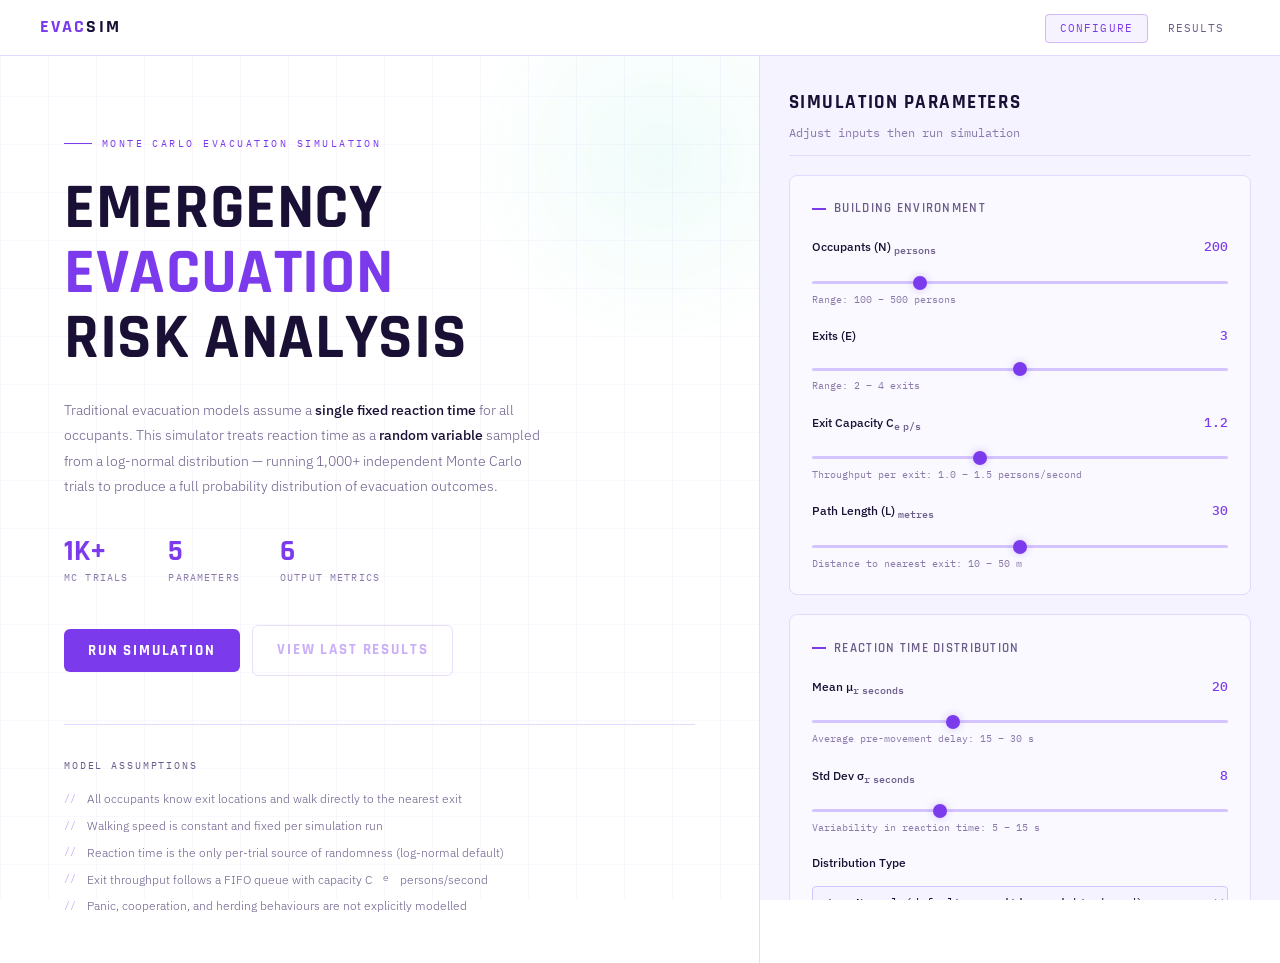
==== index.html @ ca271b71 "Initial commit" ====
<!DOCTYPE html>
<html lang="en">
<head>
  <meta charset="UTF-8" />
  <meta name="viewport" content="width=device-width, initial-scale=1.0" />
  <title>Evacuation Simulator — Configure</title>
  <link rel="stylesheet" href="styles.css" />
  <style>
    .hero {
      min-height: calc(100vh - 56px);
      display: grid;
      grid-template-columns: 1fr 520px;
      gap: 0;
    }

    .hero-left {
      padding: 5rem 4rem 3rem 4rem;
      display: flex;
      flex-direction: column;
      justify-content: center;
      border-right: 1px solid var(--border);
      position: relative;
      overflow: hidden;
    }

    .hero-left::before {
      content: '';
      position: absolute;
      top: -100px;
      right: -100px;
      width: 400px;
      height: 400px;
      background: radial-gradient(circle, rgba(0,212,170,.06) 0%, transparent 70%);
      pointer-events: none;
    }

    .eyebrow {
      font-family: var(--mono);
      font-size: .62rem;
      letter-spacing: .25em;
      text-transform: uppercase;
      color: var(--accent);
      margin-bottom: 1.5rem;
      display: flex;
      align-items: center;
      gap: .6rem;
    }

    .eyebrow::before {
      content: '';
      display: block;
      width: 28px;
      height: 1px;
      background: var(--accent);
    }

    h1.hero-title {
      font-family: var(--head);
      font-weight: 700;
      font-size: clamp(2.4rem, 5vw, 4.2rem);
      line-height: 1.02;
      letter-spacing: .01em;
      text-transform: uppercase;
      color: var(--text);
      margin-bottom: 1.6rem;
    }

    h1.hero-title em {
      font-style: normal;
      color: var(--accent);
      display: block;
    }

    .hero-desc {
      font-size: .9rem;
      color: var(--muted2);
      line-height: 1.75;
      max-width: 480px;
      margin-bottom: 2.5rem;
      font-weight: 300;
    }

    .hero-desc strong {
      color: var(--text);
      font-weight: 500;
    }

    .stats-row {
      display: flex;
      gap: 2.5rem;
      margin-bottom: 2.5rem;
    }

    .stat-num {
      font-family: var(--head);
      font-size: 1.8rem;
      font-weight: 700;
      color: var(--accent);
      line-height: 1;
    }

    .stat-lbl {
      font-family: var(--mono);
      font-size: .6rem;
      letter-spacing: .12em;
      text-transform: uppercase;
      color: var(--muted);
      margin-top: .2rem;
    }

    .hero-actions {
      display: flex;
      gap: .8rem;
      align-items: center;
      flex-wrap: wrap;
    }

    .assumptions {
      margin-top: 3rem;
      padding-top: 2rem;
      border-top: 1px solid var(--border);
    }

    .assumptions-title {
      font-family: var(--mono);
      font-size: .65rem;
      letter-spacing: .18em;
      text-transform: uppercase;
      color: var(--muted2);
      margin-bottom: 1rem;
    }

    .assumption-list {
      display: flex;
      flex-direction: column;
      gap: .5rem;
    }

    .assumption-item {
      display: flex;
      align-items: flex-start;
      gap: .7rem;
      font-size: .78rem;
      color: var(--muted2);
      font-weight: 300;
      line-height: 1.5;
    }

    .assumption-item::before {
      content: '//';
      font-family: var(--mono);
      font-size: .65rem;
      color: var(--accent);
      opacity: .6;
      flex-shrink: 0;
      margin-top: .1rem;
    }

    .config-panel {
      background: var(--surface);
      padding: 2rem 1.8rem;
      overflow-y: auto;
      max-height: calc(100vh - 56px);
      display: flex;
      flex-direction: column;
      gap: 1.2rem;
    }

    .config-panel::-webkit-scrollbar { width: 4px; }
    .config-panel::-webkit-scrollbar-track { background: transparent; }
    .config-panel::-webkit-scrollbar-thumb { background: var(--border2); border-radius: 2px; }

    .config-header {
      padding-bottom: .8rem;
      border-bottom: 1px solid var(--border);
    }

    .config-header h2 {
      font-family: var(--head);
      font-weight: 700;
      font-size: 1.2rem;
      letter-spacing: .08em;
      text-transform: uppercase;
      color: var(--text);
    }

    .config-header p {
      font-size: .72rem;
      color: var(--muted);
      margin-top: .3rem;
      font-family: var(--mono);
    }

    .run-section {
      display: flex;
      flex-direction: column;
      gap: .8rem;
    }

    .run-btn-full {
      width: 100%;
      padding: .9rem;
      font-size: 1rem;
    }

    .progress-bar-wrap {
      height: 3px;
      background: var(--border);
      border-radius: 2px;
      overflow: hidden;
      display: none;
    }

    .progress-bar-fill {
      height: 100%;
      background: var(--accent);
      border-radius: 2px;
      width: 0%;
      transition: width .1s linear;
    }

    .floor-preview-wrap {
      border: 1px solid var(--border);
      border-radius: 6px;
      overflow: hidden;
    }

    .floor-preview-label {
      font-family: var(--mono);
      font-size: .58rem;
      letter-spacing: .15em;
      text-transform: uppercase;
      color: var(--muted);
      padding: .5rem .8rem;
      border-bottom: 1px solid var(--border);
      background: var(--card);
    }

    @media (max-width: 960px) {
      .hero {
        grid-template-columns: 1fr;
        min-height: auto;
      }
      .hero-left {
        padding: 3rem 2rem 2rem;
        border-right: none;
        border-bottom: 1px solid var(--border);
      }
      .config-panel {
        max-height: none;
      }
    }
  </style>
</head>
<body>

<nav>
  <a class="nav-logo" href="index.html">EVAC<span>SIM</span></a>
  <ul class="nav-links">
    <li><a href="index.html" class="active">Configure</a></li>
    <li><a href="results.html" id="resultsLink">Results</a></li>
  </ul>
</nav>

<div class="page">
  <div class="hero">

    <div class="hero-left">
      <div class="eyebrow">Monte Carlo Evacuation Simulation</div>

      <h1 class="hero-title">
        Emergency<br>
        <em>Evacuation</em>
        Risk Analysis
      </h1>

      <p class="hero-desc">
        Traditional evacuation models assume a <strong>single fixed reaction time</strong> for all occupants.
        This simulator treats reaction time as a <strong>random variable</strong> sampled from a
        log-normal distribution — running 1,000+ independent Monte Carlo trials to
        produce a full probability distribution of evacuation outcomes.
      </p>

      <div class="stats-row">
        <div class="stat-item">
          <div class="stat-num">1K+</div>
          <div class="stat-lbl">MC Trials</div>
        </div>
        <div class="stat-item">
          <div class="stat-num">5</div>
          <div class="stat-lbl">Parameters</div>
        </div>
        <div class="stat-item">
          <div class="stat-num">6</div>
          <div class="stat-lbl">Output Metrics</div>
        </div>
      </div>

      <div class="hero-actions">
        <button class="btn run-btn-hero" onclick="handleRun()">
          Run Simulation
        </button>
        <a href="results.html" class="btn secondary" id="viewResultsBtn">
          View Last Results
        </a>
      </div>

      <div class="assumptions">
        <div class="assumptions-title">Model Assumptions</div>
        <div class="assumption-list">
          <div class="assumption-item">All occupants know exit locations and walk directly to the nearest exit</div>
          <div class="assumption-item">Walking speed is constant and fixed per simulation run</div>
          <div class="assumption-item">Reaction time is the only per-trial source of randomness (log-normal default)</div>
          <div class="assumption-item">Exit throughput follows a FIFO queue with capacity C<sub>e</sub> persons/second</div>
          <div class="assumption-item">Panic, cooperation, and herding behaviours are not explicitly modelled</div>
        </div>
      </div>
    </div>

    <div class="config-panel">
      <div class="config-header">
        <h2>Simulation Parameters</h2>
        <p>Adjust inputs then run simulation</p>
      </div>

      <div class="card">
        <div class="card-title">Building Environment</div>

        <div class="param-block">
          <div class="param-header">
            <span class="param-name">Occupants (N) <sub>persons</sub></span>
            <span class="param-val" id="v-occ">200</span>
          </div>
          <input type="range" id="s-occ" min="100" max="500" step="10" value="200" />
          <div class="param-desc">Range: 100 – 500 persons</div>
        </div>

        <div class="param-block">
          <div class="param-header">
            <span class="param-name">Exits (E)</span>
            <span class="param-val" id="v-exits">3</span>
          </div>
          <input type="range" id="s-exits" min="2" max="4" step="1" value="3" />
          <div class="param-desc">Range: 2 – 4 exits</div>
        </div>

        <div class="param-block">
          <div class="param-header">
            <span class="param-name">Exit Capacity C<sub>e</sub> <sub>p/s</sub></span>
            <span class="param-val" id="v-cap">1.2</span>
          </div>
          <input type="range" id="s-cap" min="1.0" max="1.5" step="0.1" value="1.2" />
          <div class="param-desc">Throughput per exit: 1.0 – 1.5 persons/second</div>
        </div>

        <div class="param-block">
          <div class="param-header">
            <span class="param-name">Path Length (L) <sub>metres</sub></span>
            <span class="param-val" id="v-path">30</span>
          </div>
          <input type="range" id="s-path" min="10" max="50" step="5" value="30" />
          <div class="param-desc">Distance to nearest exit: 10 – 50 m</div>
        </div>
      </div>

      <div class="card">
        <div class="card-title">Reaction Time Distribution</div>

        <div class="param-block">
          <div class="param-header">
            <span class="param-name">Mean &mu;<sub>r</sub> <sub>seconds</sub></span>
            <span class="param-val" id="v-mu">20</span>
          </div>
          <input type="range" id="s-mu" min="15" max="30" step="1" value="20" />
          <div class="param-desc">Average pre-movement delay: 15 – 30 s</div>
        </div>

        <div class="param-block">
          <div class="param-header">
            <span class="param-name">Std Dev &sigma;<sub>r</sub> <sub>seconds</sub></span>
            <span class="param-val" id="v-sigma">8</span>
          </div>
          <input type="range" id="s-sigma" min="5" max="15" step="1" value="8" />
          <div class="param-desc">Variability in reaction time: 5 – 15 s</div>
        </div>

        <div class="param-block">
          <div class="param-header">
            <span class="param-name">Distribution Type</span>
          </div>
          <select id="s-dist">
            <option value="lognormal" selected>Log-Normal (default — positive, right-skewed)</option>
            <option value="normal">Normal (symmetric)</option>
            <option value="uniform">Uniform (equal probability)</option>
          </select>
          <div class="param-desc" style="margin-top:.4rem">Log-normal is recommended per literature</div>
        </div>
      </div>

      <div class="card">
        <div class="card-title">Simulation Settings</div>

        <div class="param-block">
          <div class="param-header">
            <span class="param-name">MC Iterations</span>
            <span class="param-val" id="v-iter">1000</span>
          </div>
          <input type="range" id="s-iter" min="500" max="5000" step="500" value="1000" />
          <div class="param-desc">Recommended: &ge; 1,000 trials for stable statistics</div>
        </div>

        <div class="param-block">
          <div class="param-header">
            <span class="param-name">Walking Speed (v) <sub>m/s</sub></span>
            <span class="param-val" id="v-speed">1.2</span>
          </div>
          <input type="range" id="s-speed" min="1.0" max="1.4" step="0.1" value="1.2" />
          <div class="param-desc">Fixed per run: 1.0 – 1.4 m/s</div>
        </div>

        <div class="param-block">
          <div class="param-header">
            <span class="param-name">Safety Limit T<sub>safe</sub> <sub>seconds</sub></span>
            <span class="param-val" id="v-safe">180</span>
          </div>
          <input type="range" id="s-safe" min="120" max="300" step="30" value="180" />
          <div class="param-desc">NFPA 101 threshold: 120 – 300 s</div>
        </div>
      </div>

      <div class="floor-preview-wrap">
        <div class="floor-preview-label">Floor Plan Preview</div>
        <canvas id="floorCanvas"></canvas>
      </div>

      <div class="run-section">
        <div class="progress-bar-wrap" id="progressWrap">
          <div class="progress-bar-fill" id="progressFill"></div>
        </div>
        <button class="btn run-btn-full" id="runBtn" onclick="handleRun()">
          Run Simulation
        </button>
        <div class="log-box" id="logBox">Awaiting simulation run...</div>
      </div>

    </div>

  </div>
</div>

<script src="simulation.js"></script>
<script>
  var sliderMap = [
    { sl: 's-occ',   vl: 'v-occ'   },
    { sl: 's-exits', vl: 'v-exits' },
    { sl: 's-cap',   vl: 'v-cap'   },
    { sl: 's-path',  vl: 'v-path'  },
    { sl: 's-mu',    vl: 'v-mu'    },
    { sl: 's-sigma', vl: 'v-sigma' },
    { sl: 's-iter',  vl: 'v-iter'  },
    { sl: 's-speed', vl: 'v-speed' },
    { sl: 's-safe',  vl: 'v-safe'  }
  ];

  sliderMap.forEach(function(m) {
    var sl = document.getElementById(m.sl);
    var vl = document.getElementById(m.vl);
    if (sl && vl) {
      sl.addEventListener('input', function() {
        vl.textContent = sl.value;
        drawFloor();
      });
    }
  });

  function drawFloor() {
    var canvas = document.getElementById('floorCanvas');
    if (!canvas) return;
    var ctx = canvas.getContext('2d');
    canvas.width  = canvas.offsetWidth || 460;
    canvas.height = 200;
    var W = canvas.width, H = canvas.height;

    ctx.clearRect(0, 0, W, H);
    ctx.fillStyle = '#f5f3ff';
    ctx.fillRect(0, 0, W, H);

    ctx.strokeStyle = 'rgba(124,58,237,0.08)';
    ctx.lineWidth = 1;
    for (var x = 0; x < W; x += 20) {
      ctx.beginPath(); ctx.moveTo(x, 0); ctx.lineTo(x, H); ctx.stroke();
    }
    for (var y = 0; y < H; y += 20) {
      ctx.beginPath(); ctx.moveTo(0, y); ctx.lineTo(W, y); ctx.stroke();
    }

    var N   = parseInt(document.getElementById('s-occ').value);
    var E   = parseInt(document.getElementById('s-exits').value);
    var pad = 18;

    ctx.strokeStyle = 'rgba(124,58,237,0.6)';
    ctx.lineWidth = 1.5;
    ctx.strokeRect(pad, pad, W - pad * 2, H - pad * 2);

    var exitDefs = [
      { x: W * 0.35, y: pad,     side: 'top'    },
      { x: W * 0.65, y: H - pad, side: 'bottom' },
      { x: pad,      y: H * 0.5, side: 'left'   },
      { x: W - pad,  y: H * 0.5, side: 'right'  }
    ];

    for (var e = 0; e < E; e++) {
      var ex   = exitDefs[e % 4].x;
      var ey   = exitDefs[e % 4].y;
      var side = exitDefs[e % 4].side;
      var gw   = 22;

      ctx.fillStyle = '#f5f3ff';
      if (side === 'top' || side === 'bottom') {
        ctx.fillRect(ex - gw / 2, ey - 2, gw, 5);
      } else {
        ctx.fillRect(ex - 2, ey - gw / 2, 5, gw);
      }

      ctx.fillStyle  = '#a855f7';
      ctx.strokeStyle = '#a855f7';
      ctx.lineWidth  = 2;
      if (side === 'top' || side === 'bottom') {
        ctx.fillRect(ex - gw / 2, ey - 1, 3, 3);
        ctx.fillRect(ex + gw / 2 - 3, ey - 1, 3, 3);
      } else {
        ctx.fillRect(ex - 1, ey - gw / 2, 3, 3);
        ctx.fillRect(ex - 1, ey + gw / 2 - 3, 3, 3);
      }

      ctx.fillStyle = '#a855f7';
      ctx.font = '500 8px IBM Plex Mono, monospace';
      ctx.textAlign = 'center';
      var lx = side === 'left' ? ex - 14 : side === 'right' ? ex + 14 : ex;
      var ly = side === 'top'  ? ey - 7  : side === 'bottom' ? ey + 13 : ey + 4;
      ctx.fillText('E' + (e + 1), lx, ly);
    }

    var maxDots = Math.min(N, 100);
    ctx.fillStyle = 'rgba(124,58,237,0.35)';
    for (var i = 0; i < maxDots; i++) {
      var dx = pad + 8 + Math.random() * (W - pad * 2 - 16);
      var dy = pad + 8 + Math.random() * (H - pad * 2 - 16);
      ctx.beginPath();
      ctx.arc(dx, dy, 1.8, 0, Math.PI * 2);
      ctx.fill();
    }

    if (N > maxDots) {
      ctx.fillStyle = 'rgba(107,92,138,0.8)';
      ctx.font = '8px IBM Plex Mono, monospace';
      ctx.textAlign = 'right';
      ctx.fillText('+' + (N - maxDots) + ' more', W - pad - 4, H - pad - 5);
    }

    ctx.fillStyle = 'rgba(107,92,138,0.7)';
    ctx.font = '8px IBM Plex Mono, monospace';
    ctx.textAlign = 'left';
    ctx.fillText('N=' + N + '  E=' + E, pad + 4, pad + 12);
  }

  function getParams() {
    return {
      N:     parseInt(document.getElementById('s-occ').value),
      E:     parseInt(document.getElementById('s-exits').value),
      cap:   parseFloat(document.getElementById('s-cap').value),
      L:     parseFloat(document.getElementById('s-path').value),
      mu:    parseFloat(document.getElementById('s-mu').value),
      sigma: parseFloat(document.getElementById('s-sigma').value),
      dist:  document.getElementById('s-dist').value,
      v:     parseFloat(document.getElementById('s-speed').value),
      Tsafe: parseFloat(document.getElementById('s-safe').value)
    };
  }

  function log(msg, type) {
    var box = document.getElementById('logBox');
    var cls = type || '';
    box.innerHTML += '<br><span class="' + cls + '">&rsaquo; ' + msg + '</span>';
    box.scrollTop = box.scrollHeight;
  }

  function clearLog() {
    document.getElementById('logBox').innerHTML = '';
  }

  function handleRun() {
    var btn = document.getElementById('runBtn');
    btn.disabled = true;
    btn.textContent = 'Running...';
    clearLog();

    var pw = document.getElementById('progressWrap');
    var pf = document.getElementById('progressFill');
    pw.style.display = 'block';
    pf.style.width = '0%';

    var params = getParams();
    var iter   = parseInt(document.getElementById('s-iter').value);

    log('Building: N=' + params.N + ', E=' + params.E + ', Ce=' + params.cap + ' p/s, L=' + params.L + 'm');
    log('Reaction time: mu=' + params.mu + 's, sigma=' + params.sigma + 's, dist=' + params.dist);
    log('Running ' + iter + ' Monte Carlo trials...', 'warn');

    setTimeout(function() {
      pf.style.width = '30%';

      setTimeout(function() {
        var mc = monteCarlo(params, iter);
        pf.style.width = '65%';

        log('Simulation complete.', 'ok');
        log('E[T]=' + mc.mean.toFixed(1) + 's  T95=' + mc.p95.toFixed(1) + 's  sigma=' + mc.std.toFixed(1) + 's', 'ok');

        var exceedPct  = (mc.exceed * 100).toFixed(1);
        var exceedType = mc.exceed > 0.15 ? 'err' : mc.exceed > 0.05 ? 'warn' : 'ok';
        log('P(T > ' + params.Tsafe + 's) = ' + exceedPct + '%', exceedType);

        setTimeout(function() {
          log('Running sensitivity analysis...', 'warn');

          setTimeout(function() {
            var sens = sensitivityAnalysis(params, iter);
            pf.style.width = '100%';
            log('Sensitivity analysis complete.', 'ok');
            log('All data saved. Click "View Results" to see charts.', 'ok');

            var sampleStep = Math.max(1, Math.floor(mc.results.length / 200));
            var sampledResults = [];
            for (var si = 0; si < mc.results.length; si += sampleStep) {
              sampledResults.push(mc.results[si]);
            }

            saveParams(params, {
              mean:    mc.mean,
              std:     mc.std,
              p95:     mc.p95,
              exceed:  mc.exceed,
              avgQ:    mc.avgQ,
              results: sampledResults,
              sens:    sens,
              iter:    iter
            });

            btn.disabled = false;
            btn.textContent = 'Run Simulation';

            setTimeout(function() {
              window.location.href = 'results.html';
            }, 700);
          }, 60);
        }, 60);
      }, 60);
    }, 40);
  }

  window.addEventListener('load', function() {
    drawFloor();
    window.addEventListener('resize', drawFloor);

    var res = loadResults();
    if (!res) {
      var vb = document.getElementById('viewResultsBtn');
      if (vb) {
        vb.style.opacity = '.4';
        vb.style.pointerEvents = 'none';
      }
    }
  });
</script>
</body>
</html>
---- styles.css ----
@import url('https://fonts.googleapis.com/css2?family=Rajdhani:wght@300;400;500;600;700&family=IBM+Plex+Mono:wght@300;400;500&family=IBM+Plex+Sans:wght@300;400;500;600&display=swap');

:root {
  --bg:      #ffffff;
  --surface: #f5f3ff;
  --card:    #faf9ff;
  --border:  #e4d9ff;
  --border2: #d4c4ff;
  --accent:  #7c3aed;
  --accent2: #6d28d9;
  --danger:  #e11d48;
  --safe:    #7c3aed;
  --warn:    #d97706;
  --text:    #1a1035;
  --muted:   #8b7aab;
  --muted2:  #6b5c8a;
  --head:    'Rajdhani', sans-serif;
  --mono:    'IBM Plex Mono', monospace;
  --body:    'IBM Plex Sans', sans-serif;
}

*, *::before, *::after {
  box-sizing: border-box;
  margin: 0;
  padding: 0;
}

html {
  scroll-behavior: smooth;
}

body {
  background: var(--bg);
  color: var(--text);
  font-family: var(--body);
  min-height: 100vh;
  line-height: 1.6;
  -webkit-font-smoothing: antialiased;
}

body::before {
  content: '';
  position: fixed;
  inset: 0;
  background-image:
    linear-gradient(rgba(124,58,237,.04) 1px, transparent 1px),
    linear-gradient(90deg, rgba(124,58,237,.04) 1px, transparent 1px);
  background-size: 48px 48px;
  pointer-events: none;
  z-index: 0;
}

nav {
  position: fixed;
  top: 0;
  left: 0;
  right: 0;
  z-index: 100;
  display: flex;
  align-items: center;
  justify-content: space-between;
  padding: 0 2.5rem;
  height: 56px;
  background: rgba(255,255,255,.92);
  backdrop-filter: blur(12px);
  border-bottom: 1px solid var(--border);
}

.nav-logo {
  font-family: var(--head);
  font-weight: 700;
  font-size: 1.1rem;
  letter-spacing: .12em;
  text-transform: uppercase;
  color: var(--accent);
  text-decoration: none;
}

.nav-logo span {
  color: var(--text);
}

.nav-links {
  display: flex;
  gap: .25rem;
  list-style: none;
}

.nav-links a {
  font-family: var(--mono);
  font-size: .7rem;
  letter-spacing: .1em;
  text-transform: uppercase;
  color: var(--muted2);
  text-decoration: none;
  padding: .4rem .9rem;
  border-radius: 4px;
  border: 1px solid transparent;
  transition: all .2s;
}

.nav-links a:hover,
.nav-links a.active {
  color: var(--accent);
  border-color: rgba(124,58,237,.3);
  background: rgba(124,58,237,.06);
}

.page {
  position: relative;
  z-index: 1;
  padding-top: 56px;
}

.label {
  font-family: var(--mono);
  font-size: .6rem;
  letter-spacing: .22em;
  text-transform: uppercase;
  color: var(--accent);
  margin-bottom: .5rem;
}

.card {
  background: var(--card);
  border: 1px solid var(--border);
  border-radius: 8px;
  padding: 1.4rem;
}

.card-title {
  font-family: var(--head);
  font-weight: 600;
  font-size: .8rem;
  letter-spacing: .1em;
  text-transform: uppercase;
  color: var(--muted2);
  margin-bottom: 1.1rem;
  display: flex;
  align-items: center;
  gap: .5rem;
}

.card-title::before {
  content: '';
  display: block;
  width: 14px;
  height: 2px;
  background: var(--accent);
  flex-shrink: 0;
}

.param-block {
  margin-bottom: 1.1rem;
}

.param-block:last-child {
  margin-bottom: 0;
}

.param-header {
  display: flex;
  justify-content: space-between;
  align-items: baseline;
  margin-bottom: .4rem;
}

.param-name {
  font-size: .78rem;
  color: var(--text);
  font-weight: 500;
}

.param-name sub {
  font-size: .62rem;
  color: var(--muted2);
  font-family: var(--mono);
}

.param-desc {
  font-size: .62rem;
  color: var(--muted);
  font-family: var(--mono);
}

.param-val {
  font-family: var(--mono);
  font-size: .82rem;
  color: var(--accent);
  font-weight: 500;
}

input[type="range"] {
  -webkit-appearance: none;
  width: 100%;
  height: 3px;
  background: var(--border2);
  border-radius: 2px;
  outline: none;
  cursor: pointer;
}

input[type="range"]::-webkit-slider-thumb {
  -webkit-appearance: none;
  width: 14px;
  height: 14px;
  border-radius: 50%;
  background: var(--accent);
  cursor: pointer;
  transition: transform .15s;
  box-shadow: 0 0 8px rgba(124,58,237,.3);
}

input[type="range"]::-webkit-slider-thumb:hover {
  transform: scale(1.3);
}

select {
  width: 100%;
  background: var(--surface);
  border: 1px solid var(--border2);
  color: var(--text);
  padding: .45rem .7rem;
  font-family: var(--mono);
  font-size: .72rem;
  border-radius: 4px;
  cursor: pointer;
  outline: none;
  margin-top: .4rem;
  transition: border-color .2s;
}

select:focus {
  border-color: var(--accent);
}

.btn {
  display: inline-flex;
  align-items: center;
  justify-content: center;
  gap: .5rem;
  padding: .75rem 1.5rem;
  background: var(--accent);
  color: #fff;
  border: none;
  font-family: var(--head);
  font-weight: 700;
  font-size: .95rem;
  letter-spacing: .12em;
  text-transform: uppercase;
  cursor: pointer;
  border-radius: 6px;
  text-decoration: none;
  transition: background .15s, transform .1s, box-shadow .15s;
}

.btn:hover {
  background: var(--accent2);
  box-shadow: 0 0 24px rgba(124,58,237,.2);
}

.btn:active {
  transform: scale(.97);
}

.btn.secondary {
  background: transparent;
  color: var(--accent);
  border: 1px solid rgba(124,58,237,.4);
}

.btn.secondary:hover {
  background: rgba(124,58,237,.06);
}

.btn.disabled {
  background: var(--muted);
  color: #fff;
  cursor: not-allowed;
  pointer-events: none;
}

.metric-card {
  background: var(--card);
  border: 1px solid var(--border);
  border-radius: 8px;
  padding: 1.1rem 1.3rem;
  position: relative;
  overflow: hidden;
}

.metric-card::after {
  content: '';
  position: absolute;
  bottom: 0;
  left: 0;
  right: 0;
  height: 2px;
  background: var(--accent);
  opacity: .4;
}

.metric-card.danger::after { background: var(--danger); opacity: .6; }
.metric-card.warn::after   { background: var(--warn);   opacity: .6; }
.metric-card.safe::after   { background: var(--safe);   opacity: .6; }

.metric-label {
  font-family: var(--mono);
  font-size: .58rem;
  letter-spacing: .15em;
  text-transform: uppercase;
  color: var(--muted2);
  margin-bottom: .35rem;
}

.metric-value {
  font-family: var(--head);
  font-size: 2rem;
  font-weight: 700;
  line-height: 1;
  color: var(--text);
}

.metric-unit {
  font-family: var(--mono);
  font-size: .6rem;
  color: var(--muted);
  margin-top: .25rem;
}

.badge {
  display: inline-block;
  padding: .18rem .55rem;
  border-radius: 3px;
  font-family: var(--mono);
  font-size: .65rem;
  letter-spacing: .08em;
  text-transform: uppercase;
  font-weight: 500;
}

.badge-safe   { background: rgba(124,58,237,.1);  color: var(--accent); border: 1px solid rgba(124,58,237,.3); }
.badge-warn   { background: rgba(217,119,6,.1);   color: var(--warn);   border: 1px solid rgba(217,119,6,.3);  }
.badge-danger { background: rgba(225,29,72,.1);   color: var(--danger); border: 1px solid rgba(225,29,72,.3);  }

.log-box {
  background: var(--surface);
  border: 1px solid var(--border);
  border-radius: 6px;
  padding: .8rem 1rem;
  font-family: var(--mono);
  font-size: .65rem;
  color: var(--muted2);
  line-height: 2;
  max-height: 100px;
  overflow-y: auto;
}

.log-box .ok   { color: var(--accent); }
.log-box .warn { color: var(--warn);   }
.log-box .err  { color: var(--danger); }

.chart-card {
  background: var(--card);
  border: 1px solid var(--border);
  border-radius: 8px;
  padding: 1.4rem;
}

.chart-card canvas {
  max-height: 220px;
}

.data-table {
  width: 100%;
  border-collapse: collapse;
  font-size: .75rem;
}

.data-table th {
  font-family: var(--mono);
  font-size: .58rem;
  letter-spacing: .14em;
  text-transform: uppercase;
  color: var(--muted2);
  text-align: left;
  padding: .55rem .9rem;
  border-bottom: 1px solid var(--border);
}

.data-table td {
  padding: .55rem .9rem;
  border-bottom: 1px solid var(--border);
  font-family: var(--mono);
  color: var(--text);
}

.data-table tr:hover td {
  background: rgba(124,58,237,.03);
}

.bar-wrap {
  display: flex;
  align-items: center;
  gap: .6rem;
}

.mini-bar {
  height: 5px;
  border-radius: 3px;
  background: var(--accent);
  min-width: 4px;
  transition: width .5s ease;
}

.placeholder {
  display: flex;
  flex-direction: column;
  align-items: center;
  justify-content: center;
  height: 180px;
  gap: .7rem;
  color: var(--muted);
  font-family: var(--mono);
  font-size: .7rem;
  opacity: .5;
}

#floorCanvas {
  width: 100%;
  height: 220px;
  border-radius: 4px;
  display: block;
}

@keyframes fadeUp {
  from { opacity: 0; transform: translateY(12px); }
  to   { opacity: 1; transform: translateY(0); }
}

.fade-up {
  animation: fadeUp .4s ease both;
}

@keyframes pulse-dot {
  0%, 100% { opacity: 1; }
  50%       { opacity: .3; }
}

.pulse {
  animation: pulse-dot 1.2s ease infinite;
}

@media (max-width: 768px) {
  nav { padding: 0 1.2rem; }
  .nav-logo { font-size: .9rem; }
}
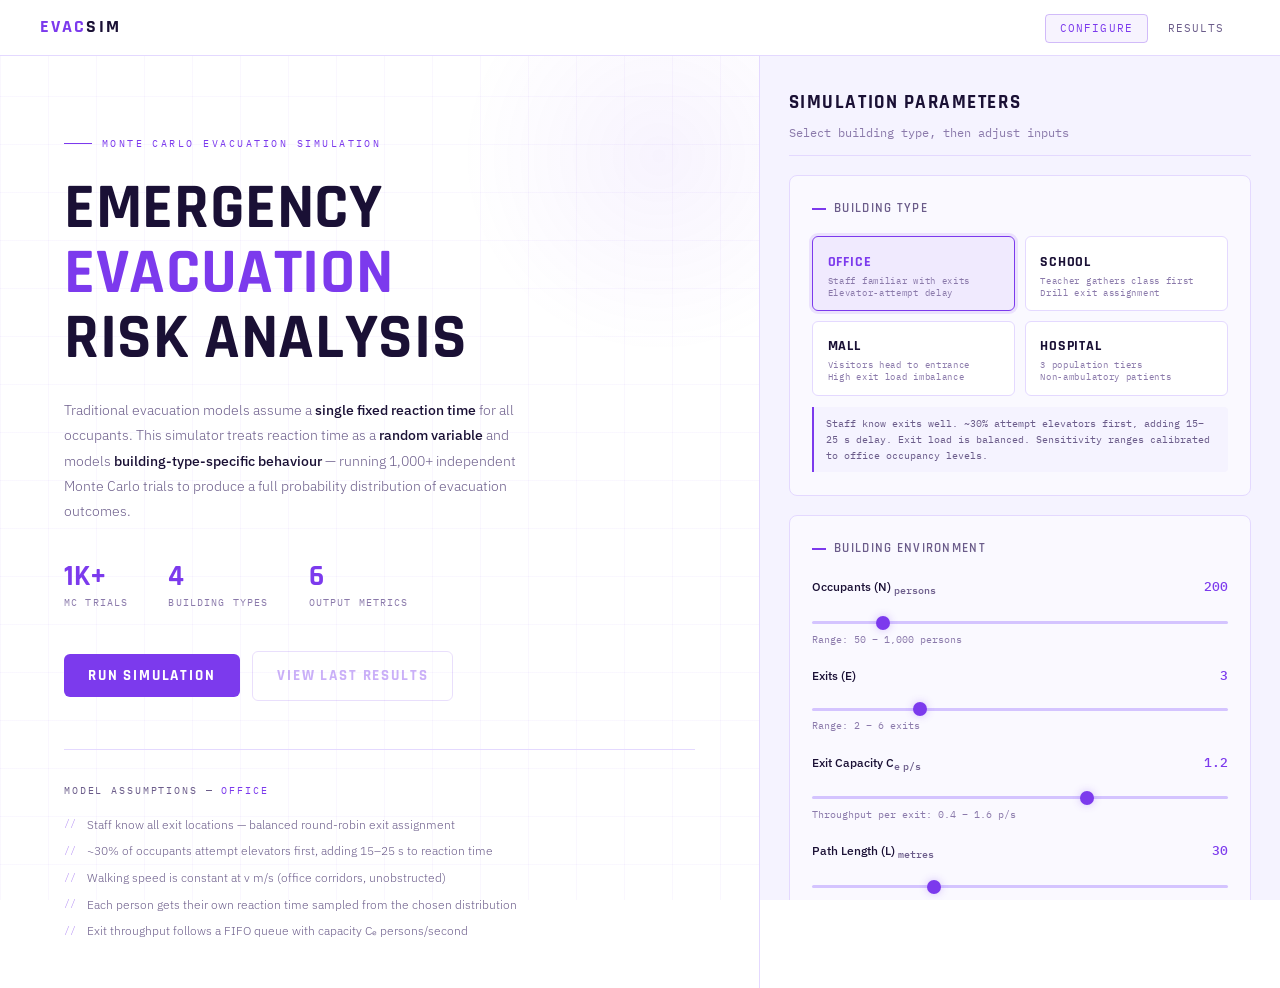
==== commit c763c775: "Updated recent changes" ====
--- a/index.html
+++ b/index.html
@@ -12,7 +12,6 @@
       grid-template-columns: 1fr 520px;
       gap: 0;
     }
-
     .hero-left {
       padding: 5rem 4rem 3rem 4rem;
       display: flex;
@@ -22,18 +21,14 @@
       position: relative;
       overflow: hidden;
     }
-
     .hero-left::before {
       content: '';
       position: absolute;
-      top: -100px;
-      right: -100px;
-      width: 400px;
-      height: 400px;
-      background: radial-gradient(circle, rgba(0,212,170,.06) 0%, transparent 70%);
+      top: -100px; right: -100px;
+      width: 400px; height: 400px;
+      background: radial-gradient(circle, rgba(124,58,237,.06) 0%, transparent 70%);
       pointer-events: none;
     }
-
     .eyebrow {
       font-family: var(--mono);
       font-size: .62rem;
@@ -45,15 +40,12 @@
       align-items: center;
       gap: .6rem;
     }
-
     .eyebrow::before {
       content: '';
       display: block;
-      width: 28px;
-      height: 1px;
+      width: 28px; height: 1px;
       background: var(--accent);
     }
-
     h1.hero-title {
       font-family: var(--head);
       font-weight: 700;
@@ -64,13 +56,11 @@
       color: var(--text);
       margin-bottom: 1.6rem;
     }
-
     h1.hero-title em {
       font-style: normal;
       color: var(--accent);
       display: block;
     }
-
     .hero-desc {
       font-size: .9rem;
       color: var(--muted2);
@@ -79,18 +69,12 @@
       margin-bottom: 2.5rem;
       font-weight: 300;
     }
-
-    .hero-desc strong {
-      color: var(--text);
-      font-weight: 500;
-    }
-
+    .hero-desc strong { color: var(--text); font-weight: 500; }
     .stats-row {
       display: flex;
       gap: 2.5rem;
       margin-bottom: 2.5rem;
     }
-
     .stat-num {
       font-family: var(--head);
       font-size: 1.8rem;
@@ -98,7 +82,6 @@
       color: var(--accent);
       line-height: 1;
     }
-
     .stat-lbl {
       font-family: var(--mono);
       font-size: .6rem;
@@ -107,20 +90,17 @@
       color: var(--muted);
       margin-top: .2rem;
     }
-
     .hero-actions {
       display: flex;
       gap: .8rem;
       align-items: center;
       flex-wrap: wrap;
     }
-
     .assumptions {
       margin-top: 3rem;
       padding-top: 2rem;
       border-top: 1px solid var(--border);
     }
-
     .assumptions-title {
       font-family: var(--mono);
       font-size: .65rem;
@@ -129,13 +109,11 @@
       color: var(--muted2);
       margin-bottom: 1rem;
     }
-
     .assumption-list {
       display: flex;
       flex-direction: column;
       gap: .5rem;
     }
-
     .assumption-item {
       display: flex;
       align-items: flex-start;
@@ -145,7 +123,6 @@
       font-weight: 300;
       line-height: 1.5;
     }
-
     .assumption-item::before {
       content: '//';
       font-family: var(--mono);
@@ -155,7 +132,6 @@
       flex-shrink: 0;
       margin-top: .1rem;
     }
-
     .config-panel {
       background: var(--surface);
       padding: 2rem 1.8rem;
@@ -165,16 +141,13 @@
       flex-direction: column;
       gap: 1.2rem;
     }
-
     .config-panel::-webkit-scrollbar { width: 4px; }
     .config-panel::-webkit-scrollbar-track { background: transparent; }
     .config-panel::-webkit-scrollbar-thumb { background: var(--border2); border-radius: 2px; }
-
     .config-header {
       padding-bottom: .8rem;
       border-bottom: 1px solid var(--border);
     }
-
     .config-header h2 {
       font-family: var(--head);
       font-weight: 700;
@@ -183,26 +156,18 @@
       text-transform: uppercase;
       color: var(--text);
     }
-
     .config-header p {
       font-size: .72rem;
       color: var(--muted);
       margin-top: .3rem;
       font-family: var(--mono);
     }
-
     .run-section {
       display: flex;
       flex-direction: column;
       gap: .8rem;
     }
-
-    .run-btn-full {
-      width: 100%;
-      padding: .9rem;
-      font-size: 1rem;
-    }
-
+    .run-btn-full { width: 100%; padding: .9rem; font-size: 1rem; }
     .progress-bar-wrap {
       height: 3px;
       background: var(--border);
@@ -210,7 +175,6 @@
       overflow: hidden;
       display: none;
     }
-
     .progress-bar-fill {
       height: 100%;
       background: var(--accent);
@@ -218,13 +182,11 @@
       width: 0%;
       transition: width .1s linear;
     }
-
     .floor-preview-wrap {
       border: 1px solid var(--border);
       border-radius: 6px;
       overflow: hidden;
     }
-
     .floor-preview-label {
       font-family: var(--mono);
       font-size: .58rem;
@@ -234,21 +196,25 @@
       padding: .5rem .8rem;
       border-bottom: 1px solid var(--border);
       background: var(--card);
-    }
-
+      display: flex;
+      justify-content: space-between;
+      align-items: center;
+    }
+    .floor-type-badge {
+      font-family: var(--mono);
+      font-size: .55rem;
+      letter-spacing: .1em;
+      text-transform: uppercase;
+      color: var(--accent);
+      background: rgba(124,58,237,.1);
+      border: 1px solid rgba(124,58,237,.25);
+      border-radius: 3px;
+      padding: .1rem .4rem;
+    }
     @media (max-width: 960px) {
-      .hero {
-        grid-template-columns: 1fr;
-        min-height: auto;
-      }
-      .hero-left {
-        padding: 3rem 2rem 2rem;
-        border-right: none;
-        border-bottom: 1px solid var(--border);
-      }
-      .config-panel {
-        max-height: none;
-      }
+      .hero { grid-template-columns: 1fr; min-height: auto; }
+      .hero-left { padding: 3rem 2rem 2rem; border-right: none; border-bottom: 1px solid var(--border); }
+      .config-panel { max-height: none; }
     }
   </style>
 </head>
@@ -265,6 +231,7 @@
 <div class="page">
   <div class="hero">
 
+    <!-- ── LEFT PANEL ── -->
     <div class="hero-left">
       <div class="eyebrow">Monte Carlo Evacuation Simulation</div>
 
@@ -276,9 +243,9 @@
 
       <p class="hero-desc">
         Traditional evacuation models assume a <strong>single fixed reaction time</strong> for all occupants.
-        This simulator treats reaction time as a <strong>random variable</strong> sampled from a
-        log-normal distribution — running 1,000+ independent Monte Carlo trials to
-        produce a full probability distribution of evacuation outcomes.
+        This simulator treats reaction time as a <strong>random variable</strong> and models
+        <strong>building-type-specific behaviour</strong> — running 1,000+ independent Monte Carlo trials
+        to produce a full probability distribution of evacuation outcomes.
       </p>
 
       <div class="stats-row">
@@ -287,8 +254,8 @@
           <div class="stat-lbl">MC Trials</div>
         </div>
         <div class="stat-item">
-          <div class="stat-num">5</div>
-          <div class="stat-lbl">Parameters</div>
+          <div class="stat-num">4</div>
+          <div class="stat-lbl">Building Types</div>
         </div>
         <div class="stat-item">
           <div class="stat-num">6</div>
@@ -297,32 +264,56 @@
       </div>
 
       <div class="hero-actions">
-        <button class="btn run-btn-hero" onclick="handleRun()">
-          Run Simulation
-        </button>
-        <a href="results.html" class="btn secondary" id="viewResultsBtn">
-          View Last Results
-        </a>
+        <button class="btn run-btn-hero" onclick="handleRun()">Run Simulation</button>
+        <a href="results.html" class="btn secondary" id="viewResultsBtn">View Last Results</a>
       </div>
 
       <div class="assumptions">
-        <div class="assumptions-title">Model Assumptions</div>
-        <div class="assumption-list">
-          <div class="assumption-item">All occupants know exit locations and walk directly to the nearest exit</div>
-          <div class="assumption-item">Walking speed is constant and fixed per simulation run</div>
-          <div class="assumption-item">Reaction time is the only per-trial source of randomness (log-normal default)</div>
-          <div class="assumption-item">Exit throughput follows a FIFO queue with capacity C<sub>e</sub> persons/second</div>
-          <div class="assumption-item">Panic, cooperation, and herding behaviours are not explicitly modelled</div>
+        <div class="assumptions-title">Model Assumptions — <span id="assumptionTypeLabel" style="color:var(--accent)">Office</span></div>
+        <div class="assumption-list" id="assumptionList">
+          <!-- populated by JS -->
         </div>
       </div>
     </div>
 
+    <!-- ── RIGHT CONFIG PANEL ── -->
     <div class="config-panel">
       <div class="config-header">
         <h2>Simulation Parameters</h2>
-        <p>Adjust inputs then run simulation</p>
-      </div>
-
+        <p>Select building type, then adjust inputs</p>
+      </div>
+
+      <!-- BUILDING TYPE -->
+      <div class="card">
+        <div class="card-title">Building Type</div>
+        <div class="building-type-grid">
+          <button class="btype-btn active" data-type="office" onclick="selectBuildingType('office')">
+            <span class="btype-icon"></span>
+            <span class="btype-name">Office</span>
+            <span class="btype-tag">Staff familiar with exits<br>Elevator-attempt delay</span>
+          </button>
+          <button class="btype-btn" data-type="school" onclick="selectBuildingType('school')">
+            <span class="btype-icon"></span>
+            <span class="btype-name">School</span>
+            <span class="btype-tag">Teacher gathers class first<br>Drill exit assignment</span>
+          </button>
+          <button class="btype-btn" data-type="mall" onclick="selectBuildingType('mall')">
+            <span class="btype-icon"></span>
+            <span class="btype-name">Mall</span>
+            <span class="btype-tag">Visitors head to entrance<br>High exit load imbalance</span>
+          </button>
+          <button class="btype-btn" data-type="hospital" onclick="selectBuildingType('hospital')">
+            <span class="btype-icon"></span>
+            <span class="btype-name">Hospital</span>
+            <span class="btype-tag">3 population tiers<br>Non-ambulatory patients</span>
+          </button>
+        </div>
+        <div class="btype-desc-box" id="btypeDesc">
+          Staff know exits well. ~30% attempt elevators first, adding 15–25 s delay. Exit load is balanced. Sensitivity ranges calibrated to office occupancy levels.
+        </div>
+      </div>
+
+      <!-- BUILDING ENVIRONMENT -->
       <div class="card">
         <div class="card-title">Building Environment</div>
 
@@ -331,8 +322,8 @@
             <span class="param-name">Occupants (N) <sub>persons</sub></span>
             <span class="param-val" id="v-occ">200</span>
           </div>
-          <input type="range" id="s-occ" min="100" max="500" step="10" value="200" />
-          <div class="param-desc">Range: 100 – 500 persons</div>
+          <input type="range" id="s-occ" min="50" max="1000" step="10" value="200" />
+          <div class="param-desc" id="d-occ">Range: 50 – 1,000 persons</div>
         </div>
 
         <div class="param-block">
@@ -340,8 +331,8 @@
             <span class="param-name">Exits (E)</span>
             <span class="param-val" id="v-exits">3</span>
           </div>
-          <input type="range" id="s-exits" min="2" max="4" step="1" value="3" />
-          <div class="param-desc">Range: 2 – 4 exits</div>
+          <input type="range" id="s-exits" min="2" max="6" step="1" value="3" />
+          <div class="param-desc">Range: 2 – 6 exits</div>
         </div>
 
         <div class="param-block">
@@ -349,8 +340,8 @@
             <span class="param-name">Exit Capacity C<sub>e</sub> <sub>p/s</sub></span>
             <span class="param-val" id="v-cap">1.2</span>
           </div>
-          <input type="range" id="s-cap" min="1.0" max="1.5" step="0.1" value="1.2" />
-          <div class="param-desc">Throughput per exit: 1.0 – 1.5 persons/second</div>
+          <input type="range" id="s-cap" min="0.4" max="1.6" step="0.1" value="1.2" />
+          <div class="param-desc" id="d-cap">Throughput per exit: 0.4 – 1.6 p/s</div>
         </div>
 
         <div class="param-block">
@@ -358,30 +349,31 @@
             <span class="param-name">Path Length (L) <sub>metres</sub></span>
             <span class="param-val" id="v-path">30</span>
           </div>
-          <input type="range" id="s-path" min="10" max="50" step="5" value="30" />
-          <div class="param-desc">Distance to nearest exit: 10 – 50 m</div>
-        </div>
-      </div>
-
+          <input type="range" id="s-path" min="10" max="80" step="5" value="30" />
+          <div class="param-desc">Distance to exit: 10 – 80 m</div>
+        </div>
+      </div>
+
+      <!-- REACTION TIME -->
       <div class="card">
         <div class="card-title">Reaction Time Distribution</div>
 
         <div class="param-block">
           <div class="param-header">
             <span class="param-name">Mean &mu;<sub>r</sub> <sub>seconds</sub></span>
-            <span class="param-val" id="v-mu">20</span>
-          </div>
-          <input type="range" id="s-mu" min="15" max="30" step="1" value="20" />
-          <div class="param-desc">Average pre-movement delay: 15 – 30 s</div>
+            <span class="param-val" id="v-mu">22</span>
+          </div>
+          <input type="range" id="s-mu" min="5" max="120" step="1" value="22" />
+          <div class="param-desc" id="d-mu">Average pre-movement delay</div>
         </div>
 
         <div class="param-block">
           <div class="param-header">
             <span class="param-name">Std Dev &sigma;<sub>r</sub> <sub>seconds</sub></span>
-            <span class="param-val" id="v-sigma">8</span>
-          </div>
-          <input type="range" id="s-sigma" min="5" max="15" step="1" value="8" />
-          <div class="param-desc">Variability in reaction time: 5 – 15 s</div>
+            <span class="param-val" id="v-sigma">7</span>
+          </div>
+          <input type="range" id="s-sigma" min="2" max="50" step="1" value="7" />
+          <div class="param-desc" id="d-sigma">Variability in reaction time</div>
         </div>
 
         <div class="param-block">
@@ -393,10 +385,11 @@
             <option value="normal">Normal (symmetric)</option>
             <option value="uniform">Uniform (equal probability)</option>
           </select>
-          <div class="param-desc" style="margin-top:.4rem">Log-normal is recommended per literature</div>
-        </div>
-      </div>
-
+          <div class="param-desc" style="margin-top:.4rem">Log-normal is recommended per SFPE literature</div>
+        </div>
+      </div>
+
+      <!-- SIMULATION SETTINGS -->
       <div class="card">
         <div class="card-title">Simulation Settings</div>
 
@@ -414,8 +407,8 @@
             <span class="param-name">Walking Speed (v) <sub>m/s</sub></span>
             <span class="param-val" id="v-speed">1.2</span>
           </div>
-          <input type="range" id="s-speed" min="1.0" max="1.4" step="0.1" value="1.2" />
-          <div class="param-desc">Fixed per run: 1.0 – 1.4 m/s</div>
+          <input type="range" id="s-speed" min="0.3" max="1.5" step="0.1" value="1.2" />
+          <div class="param-desc" id="d-speed">Base walking speed: 0.3 – 1.5 m/s</div>
         </div>
 
         <div class="param-block">
@@ -423,33 +416,135 @@
             <span class="param-name">Safety Limit T<sub>safe</sub> <sub>seconds</sub></span>
             <span class="param-val" id="v-safe">180</span>
           </div>
-          <input type="range" id="s-safe" min="120" max="300" step="30" value="180" />
-          <div class="param-desc">NFPA 101 threshold: 120 – 300 s</div>
-        </div>
-      </div>
-
+          <input type="range" id="s-safe" min="120" max="600" step="30" value="180" />
+          <div class="param-desc" id="d-safe">NFPA 101 threshold (hospitals use 360 s+)</div>
+        </div>
+      </div>
+
+      <!-- FLOOR PLAN PREVIEW -->
       <div class="floor-preview-wrap">
-        <div class="floor-preview-label">Floor Plan Preview</div>
+        <div class="floor-preview-label">
+          <span>Floor Plan Preview</span>
+          <span class="floor-type-badge" id="floorTypeBadge">OFFICE</span>
+        </div>
         <canvas id="floorCanvas"></canvas>
       </div>
 
+      <!-- RUN -->
       <div class="run-section">
         <div class="progress-bar-wrap" id="progressWrap">
           <div class="progress-bar-fill" id="progressFill"></div>
         </div>
-        <button class="btn run-btn-full" id="runBtn" onclick="handleRun()">
-          Run Simulation
-        </button>
+        <button class="btn run-btn-full" id="runBtn" onclick="handleRun()">Run Simulation</button>
         <div class="log-box" id="logBox">Awaiting simulation run...</div>
       </div>
 
     </div>
-
   </div>
 </div>
 
 <script src="simulation.js"></script>
 <script>
+
+  // ── ASSUMPTIONS PER BUILDING TYPE ──
+  var ASSUMPTIONS = {
+    office: [
+      'Staff know all exit locations — balanced round-robin exit assignment',
+      '~30% of occupants attempt elevators first, adding 15–25 s to reaction time',
+      'Walking speed is constant at v m/s (office corridors, unobstructed)',
+      'Each person gets their own reaction time sampled from the chosen distribution',
+      'Exit throughput follows a FIFO queue with capacity C\u2091 persons/second'
+    ],
+    school: [
+      'Teachers react first and must gather their class (~25 students) before moving',
+      'Gathering adds 10–30 s on top of the teacher\'s reaction time',
+      'Each classroom is assigned a designated drill exit — not the nearest exit',
+      'Students walk in groups behind their teacher at reduced speed (0.8 m/s)',
+      'Exit load is unbalanced: all students from one class use one door',
+      'Exit throughput follows a FIFO queue — grouped arrivals create longer queues'
+    ],
+    mall: [
+      '~75% of visitors head to the main entrance (exit 1) — not the nearest exit',
+      'High exit load imbalance: emergency exits are largely unused',
+      '~45% of shoppers delay 5–20 s to grab belongings before evacuating',
+      'Crowd density slows effective walking speed by 10–15%',
+      'High sigma reflects wide variability: some visitors know the mall, most do not',
+      'Exit throughput follows a FIFO queue — main entrance becomes a severe bottleneck'
+    ],
+    hospital: [
+      '3 population tiers: staff (30%), ambulatory patients (45%), non-ambulatory (25%)',
+      'Staff react fast (mu ~15 s) and know all exits',
+      'Ambulatory patients react slowly (mu ~45 s) and walk at 50–90% of base speed',
+      'Non-ambulatory patients require staff assistance — effective reaction time ~90 s',
+      'Non-ambulatory patients move at 0.3–0.5 m/s (wheelchair / stretcher speed)',
+      'Exit capacity reduced by 25% due to wheelchairs and stretchers narrowing flow',
+      'Defend-in-place protocol: T_safe is set higher (360 s+) per hospital guidelines'
+    ]
+  };
+
+  var BTYPE_DESCS = {
+    office:   'Staff know exits well. ~30% attempt elevators first, adding 15–25 s delay. Exit load is balanced. Sensitivity ranges calibrated to office occupancy levels.',
+    school:   'Teachers gather classes before moving. Groups assigned to drill exits — not nearest exits. Slower walking speed for children. Sensitivity ranges reflect school-sized populations.',
+    mall:     '75% of visitors head to the main entrance regardless of proximity. High exit imbalance. Visitors may stop for belongings. Sensitivity ranges cover large occupancies.',
+    hospital: 'Three population tiers: fast-reacting staff, slow ambulatory patients, and non-ambulatory patients requiring assisted evacuation. Reduced exit capacity. Extended T_safe.'
+  };
+
+  var currentType = 'office';
+
+  // ── BUILDING TYPE SELECTION ──
+  function selectBuildingType(type) {
+    currentType = type;
+
+    // update button states
+    var btns = document.querySelectorAll('.btype-btn');
+    for (var i = 0; i < btns.length; i++) {
+      btns[i].classList.toggle('active', btns[i].dataset.type === type);
+    }
+
+    // update description box
+    document.getElementById('btypeDesc').textContent = BTYPE_DESCS[type];
+
+    // load preset values into sliders
+    var p = BUILDING_PRESETS[type];
+    setSlider('s-occ',   p.N);
+    setSlider('s-exits', p.E);
+    setSlider('s-cap',   p.cap);
+    setSlider('s-path',  p.L);
+    setSlider('s-mu',    p.mu);
+    setSlider('s-sigma', p.sigma);
+    setSlider('s-speed', p.v);
+    setSlider('s-safe',  p.Tsafe);
+    document.getElementById('s-dist').value = p.dist;
+
+    // update assumption list
+    updateAssumptions(type);
+
+    // update floor plan badge
+    document.getElementById('floorTypeBadge').textContent = p.label.toUpperCase();
+    document.getElementById('assumptionTypeLabel').textContent = p.label;
+
+    drawFloor();
+  }
+
+  function setSlider(id, val) {
+    var sl = document.getElementById(id);
+    var vl = document.getElementById('v-' + id.replace('s-', ''));
+    if (!sl) return;
+    sl.value = val;
+    if (vl) vl.textContent = val;
+  }
+
+  function updateAssumptions(type) {
+    var list = document.getElementById('assumptionList');
+    var items = ASSUMPTIONS[type] || ASSUMPTIONS.office;
+    var html = '';
+    for (var i = 0; i < items.length; i++) {
+      html += '<div class="assumption-item">' + items[i] + '</div>';
+    }
+    list.innerHTML = html;
+  }
+
+  // ── SLIDER SYNC ──
   var sliderMap = [
     { sl: 's-occ',   vl: 'v-occ'   },
     { sl: 's-exits', vl: 'v-exits' },
@@ -473,6 +568,7 @@
     }
   });
 
+  // ── FLOOR PLAN CANVAS ──
   function drawFloor() {
     var canvas = document.getElementById('floorCanvas');
     if (!canvas) return;
@@ -480,92 +576,152 @@
     canvas.width  = canvas.offsetWidth || 460;
     canvas.height = 200;
     var W = canvas.width, H = canvas.height;
+    var type = currentType;
 
     ctx.clearRect(0, 0, W, H);
-    ctx.fillStyle = '#f5f3ff';
+
+    // background colour varies by building type
+    var bgColors = { office: '#f5f3ff', school: '#f0f9ff', mall: '#fff7ed', hospital: '#f0fdf4' };
+    var accentColors = { office: 'rgba(124,58,237,', school: 'rgba(14,165,233,', mall: 'rgba(249,115,22,', hospital: 'rgba(16,185,129,' };
+    var hexAccent = { office: '#a855f7', school: '#0ea5e9', mall: '#f97316', hospital: '#10b981' };
+
+    ctx.fillStyle = bgColors[type] || '#f5f3ff';
     ctx.fillRect(0, 0, W, H);
 
-    ctx.strokeStyle = 'rgba(124,58,237,0.08)';
+    var ac = accentColors[type] || 'rgba(124,58,237,';
+    ctx.strokeStyle = ac + '0.08)';
     ctx.lineWidth = 1;
-    for (var x = 0; x < W; x += 20) {
-      ctx.beginPath(); ctx.moveTo(x, 0); ctx.lineTo(x, H); ctx.stroke();
-    }
-    for (var y = 0; y < H; y += 20) {
-      ctx.beginPath(); ctx.moveTo(0, y); ctx.lineTo(W, y); ctx.stroke();
-    }
+    for (var x = 0; x < W; x += 20) { ctx.beginPath(); ctx.moveTo(x,0); ctx.lineTo(x,H); ctx.stroke(); }
+    for (var y = 0; y < H; y += 20) { ctx.beginPath(); ctx.moveTo(0,y); ctx.lineTo(W,y); ctx.stroke(); }
 
     var N   = parseInt(document.getElementById('s-occ').value);
     var E   = parseInt(document.getElementById('s-exits').value);
     var pad = 18;
-
-    ctx.strokeStyle = 'rgba(124,58,237,0.6)';
+    var ha  = hexAccent[type] || '#a855f7';
+
+    // outer building walls
+    ctx.strokeStyle = ac + '0.6)';
     ctx.lineWidth = 1.5;
-    ctx.strokeRect(pad, pad, W - pad * 2, H - pad * 2);
-
+    ctx.strokeRect(pad, pad, W - pad*2, H - pad*2);
+
+    // building-type interior details
+    if (type === 'school') {
+      // draw classroom dividers
+      ctx.strokeStyle = ac + '0.15)';
+      ctx.lineWidth = 1;
+      var roomW = (W - pad*2) / 4;
+      for (var r = 1; r < 4; r++) {
+        ctx.beginPath();
+        ctx.moveTo(pad + r * roomW, pad);
+        ctx.lineTo(pad + r * roomW, H - pad);
+        ctx.stroke();
+      }
+      // classroom labels
+      ctx.fillStyle = ac + '0.4)';
+      ctx.font = '7px IBM Plex Mono, monospace';
+      ctx.textAlign = 'center';
+      for (var rc = 0; rc < 4; rc++) {
+        ctx.fillText('CL' + (rc+1), pad + rc * roomW + roomW/2, H/2 + 3);
+      }
+    } else if (type === 'mall') {
+      // draw store blocks
+      ctx.strokeStyle = ac + '0.12)';
+      ctx.lineWidth = 1;
+      ctx.strokeRect(pad+8, pad+8, (W-pad*2)*0.4, (H-pad*2)*0.45);
+      ctx.strokeRect(pad+8, H/2+2, (W-pad*2)*0.4, (H-pad*2)*0.4);
+      ctx.strokeRect(W/2+4, pad+8, (W-pad*2)*0.38, (H-pad*2)*0.85);
+      ctx.fillStyle = ac + '0.08)';
+      ctx.fillRect(pad+8, pad+8, (W-pad*2)*0.4, (H-pad*2)*0.45);
+      ctx.fillRect(pad+8, H/2+2, (W-pad*2)*0.4, (H-pad*2)*0.4);
+      ctx.fillRect(W/2+4, pad+8, (W-pad*2)*0.38, (H-pad*2)*0.85);
+    } else if (type === 'hospital') {
+      // draw ward dividers
+      ctx.strokeStyle = ac + '0.15)';
+      ctx.lineWidth = 1;
+      ctx.beginPath(); ctx.moveTo(W/2, pad); ctx.lineTo(W/2, H-pad); ctx.stroke();
+      ctx.beginPath(); ctx.moveTo(pad, H/2); ctx.lineTo(W-pad, H/2); ctx.stroke();
+      ctx.fillStyle = ac + '0.06)';
+      ctx.fillRect(pad+1, pad+1, W/2-pad-1, H/2-pad-1);
+      ctx.fillStyle = ac + '0.10)';
+      ctx.fillRect(W/2+1, H/2+1, W/2-pad-1, H/2-pad-1);
+    }
+
+    // exits
     var exitDefs = [
-      { x: W * 0.35, y: pad,     side: 'top'    },
-      { x: W * 0.65, y: H - pad, side: 'bottom' },
-      { x: pad,      y: H * 0.5, side: 'left'   },
-      { x: W - pad,  y: H * 0.5, side: 'right'  }
+      { x: W*0.35, y: pad,    side: 'top'    },
+      { x: W*0.65, y: H-pad,  side: 'bottom' },
+      { x: pad,    y: H*0.5,  side: 'left'   },
+      { x: W-pad,  y: H*0.5,  side: 'right'  },
+      { x: W*0.65, y: pad,    side: 'top'    },
+      { x: W*0.35, y: H-pad,  side: 'bottom' }
     ];
 
     for (var e = 0; e < E; e++) {
-      var ex   = exitDefs[e % 4].x;
-      var ey   = exitDefs[e % 4].y;
-      var side = exitDefs[e % 4].side;
+      var ex   = exitDefs[e % exitDefs.length].x;
+      var ey   = exitDefs[e % exitDefs.length].y;
+      var side = exitDefs[e % exitDefs.length].side;
       var gw   = 22;
 
-      ctx.fillStyle = '#f5f3ff';
+      ctx.fillStyle = bgColors[type] || '#f5f3ff';
       if (side === 'top' || side === 'bottom') {
-        ctx.fillRect(ex - gw / 2, ey - 2, gw, 5);
+        ctx.fillRect(ex - gw/2, ey - 2, gw, 5);
       } else {
-        ctx.fillRect(ex - 2, ey - gw / 2, 5, gw);
+        ctx.fillRect(ex - 2, ey - gw/2, 5, gw);
       }
 
-      ctx.fillStyle  = '#a855f7';
-      ctx.strokeStyle = '#a855f7';
+      ctx.fillStyle  = ha;
+      ctx.strokeStyle = ha;
       ctx.lineWidth  = 2;
       if (side === 'top' || side === 'bottom') {
-        ctx.fillRect(ex - gw / 2, ey - 1, 3, 3);
-        ctx.fillRect(ex + gw / 2 - 3, ey - 1, 3, 3);
+        ctx.fillRect(ex - gw/2, ey - 1, 3, 3);
+        ctx.fillRect(ex + gw/2 - 3, ey - 1, 3, 3);
       } else {
-        ctx.fillRect(ex - 1, ey - gw / 2, 3, 3);
-        ctx.fillRect(ex - 1, ey + gw / 2 - 3, 3, 3);
+        ctx.fillRect(ex - 1, ey - gw/2, 3, 3);
+        ctx.fillRect(ex - 1, ey + gw/2 - 3, 3, 3);
       }
 
-      ctx.fillStyle = '#a855f7';
-      ctx.font = '500 8px IBM Plex Mono, monospace';
+      // highlight exit 0 (main entrance) for mall in orange
+      if (type === 'mall' && e === 0) {
+        ctx.fillStyle = '#f97316';
+        ctx.font = 'bold 8px IBM Plex Mono, monospace';
+      } else {
+        ctx.fillStyle = ha;
+        ctx.font = '500 8px IBM Plex Mono, monospace';
+      }
       ctx.textAlign = 'center';
-      var lx = side === 'left' ? ex - 14 : side === 'right' ? ex + 14 : ex;
-      var ly = side === 'top'  ? ey - 7  : side === 'bottom' ? ey + 13 : ey + 4;
-      ctx.fillText('E' + (e + 1), lx, ly);
-    }
-
+      var lx = side === 'left' ? ex-14 : side === 'right' ? ex+14 : ex;
+      var ly = side === 'top'  ? ey-7  : side === 'bottom' ? ey+13 : ey+4;
+      ctx.fillText(e === 0 && type === 'mall' ? 'MAIN' : 'E'+(e+1), lx, ly);
+    }
+
+    // occupant dots
     var maxDots = Math.min(N, 100);
-    ctx.fillStyle = 'rgba(124,58,237,0.35)';
+    ctx.fillStyle = ac + '0.35)';
     for (var i = 0; i < maxDots; i++) {
-      var dx = pad + 8 + Math.random() * (W - pad * 2 - 16);
-      var dy = pad + 8 + Math.random() * (H - pad * 2 - 16);
+      var dx = pad + 8 + Math.random() * (W - pad*2 - 16);
+      var dy = pad + 8 + Math.random() * (H - pad*2 - 16);
       ctx.beginPath();
       ctx.arc(dx, dy, 1.8, 0, Math.PI * 2);
       ctx.fill();
     }
 
     if (N > maxDots) {
-      ctx.fillStyle = 'rgba(107,92,138,0.8)';
+      ctx.fillStyle = ac + '0.8)';
       ctx.font = '8px IBM Plex Mono, monospace';
       ctx.textAlign = 'right';
       ctx.fillText('+' + (N - maxDots) + ' more', W - pad - 4, H - pad - 5);
     }
 
-    ctx.fillStyle = 'rgba(107,92,138,0.7)';
+    ctx.fillStyle = ac + '0.7)';
     ctx.font = '8px IBM Plex Mono, monospace';
     ctx.textAlign = 'left';
     ctx.fillText('N=' + N + '  E=' + E, pad + 4, pad + 12);
   }
 
+  // ── PARAMS ──
   function getParams() {
     return {
+      buildingType: currentType,
       N:     parseInt(document.getElementById('s-occ').value),
       E:     parseInt(document.getElementById('s-exits').value),
       cap:   parseFloat(document.getElementById('s-cap').value),
@@ -585,10 +741,9 @@
     box.scrollTop = box.scrollHeight;
   }
 
-  function clearLog() {
-    document.getElementById('logBox').innerHTML = '';
-  }
-
+  function clearLog() { document.getElementById('logBox').innerHTML = ''; }
+
+  // ── RUN ──
   function handleRun() {
     var btn = document.getElementById('runBtn');
     btn.disabled = true;
@@ -602,8 +757,10 @@
 
     var params = getParams();
     var iter   = parseInt(document.getElementById('s-iter').value);
-
-    log('Building: N=' + params.N + ', E=' + params.E + ', Ce=' + params.cap + ' p/s, L=' + params.L + 'm');
+    var preset = BUILDING_PRESETS[params.buildingType];
+
+    log('Building type: ' + preset.label.toUpperCase(), 'ok');
+    log('N=' + params.N + ', E=' + params.E + ', Ce=' + params.cap + ' p/s, L=' + params.L + 'm');
     log('Reaction time: mu=' + params.mu + 's, sigma=' + params.sigma + 's, dist=' + params.dist);
     log('Running ' + iter + ' Monte Carlo trials...', 'warn');
 
@@ -628,7 +785,7 @@
             var sens = sensitivityAnalysis(params, iter);
             pf.style.width = '100%';
             log('Sensitivity analysis complete.', 'ok');
-            log('All data saved. Click "View Results" to see charts.', 'ok');
+            log('All data saved. Redirecting to results...', 'ok');
 
             var sampleStep = Math.max(1, Math.floor(mc.results.length / 200));
             var sampledResults = [];
@@ -659,17 +816,15 @@
     }, 40);
   }
 
+  // ── INIT ──
   window.addEventListener('load', function() {
-    drawFloor();
+    selectBuildingType('office');
     window.addEventListener('resize', drawFloor);
 
     var res = loadResults();
     if (!res) {
       var vb = document.getElementById('viewResultsBtn');
-      if (vb) {
-        vb.style.opacity = '.4';
-        vb.style.pointerEvents = 'none';
-      }
+      if (vb) { vb.style.opacity = '.4'; vb.style.pointerEvents = 'none'; }
     }
   });
 </script>
--- a/styles.css
+++ b/styles.css
@@ -25,9 +25,7 @@
   padding: 0;
 }
 
-html {
-  scroll-behavior: smooth;
-}
+html { scroll-behavior: smooth; }
 
 body {
   background: var(--bg);
@@ -52,9 +50,7 @@
 
 nav {
   position: fixed;
-  top: 0;
-  left: 0;
-  right: 0;
+  top: 0; left: 0; right: 0;
   z-index: 100;
   display: flex;
   align-items: center;
@@ -75,17 +71,13 @@
   color: var(--accent);
   text-decoration: none;
 }
-
-.nav-logo span {
-  color: var(--text);
-}
+.nav-logo span { color: var(--text); }
 
 .nav-links {
   display: flex;
   gap: .25rem;
   list-style: none;
 }
-
 .nav-links a {
   font-family: var(--mono);
   font-size: .7rem;
@@ -98,7 +90,6 @@
   border: 1px solid transparent;
   transition: all .2s;
 }
-
 .nav-links a:hover,
 .nav-links a.active {
   color: var(--accent);
@@ -140,7 +131,6 @@
   align-items: center;
   gap: .5rem;
 }
-
 .card-title::before {
   content: '';
   display: block;
@@ -150,13 +140,8 @@
   flex-shrink: 0;
 }
 
-.param-block {
-  margin-bottom: 1.1rem;
-}
-
-.param-block:last-child {
-  margin-bottom: 0;
-}
+.param-block { margin-bottom: 1.1rem; }
+.param-block:last-child { margin-bottom: 0; }
 
 .param-header {
   display: flex;
@@ -164,25 +149,21 @@
   align-items: baseline;
   margin-bottom: .4rem;
 }
-
 .param-name {
   font-size: .78rem;
   color: var(--text);
   font-weight: 500;
 }
-
 .param-name sub {
   font-size: .62rem;
   color: var(--muted2);
   font-family: var(--mono);
 }
-
 .param-desc {
   font-size: .62rem;
   color: var(--muted);
   font-family: var(--mono);
 }
-
 .param-val {
   font-family: var(--mono);
   font-size: .82rem;
@@ -199,7 +180,6 @@
   outline: none;
   cursor: pointer;
 }
-
 input[type="range"]::-webkit-slider-thumb {
   -webkit-appearance: none;
   width: 14px;
@@ -210,10 +190,7 @@
   transition: transform .15s;
   box-shadow: 0 0 8px rgba(124,58,237,.3);
 }
-
-input[type="range"]::-webkit-slider-thumb:hover {
-  transform: scale(1.3);
-}
+input[type="range"]::-webkit-slider-thumb:hover { transform: scale(1.3); }
 
 select {
   width: 100%;
@@ -229,11 +206,72 @@
   margin-top: .4rem;
   transition: border-color .2s;
 }
-
-select:focus {
+select:focus { border-color: var(--accent); }
+
+/* ── BUILDING TYPE SELECTOR ── */
+.building-type-grid {
+  display: grid;
+  grid-template-columns: 1fr 1fr;
+  gap: .6rem;
+}
+
+.btype-btn {
+  display: flex;
+  flex-direction: column;
+  align-items: flex-start;
+  gap: .25rem;
+  padding: .7rem .9rem;
+  background: var(--bg);
+  border: 1.5px solid var(--border);
+  border-radius: 6px;
+  cursor: pointer;
+  transition: all .18s;
+  text-align: left;
+  width: 100%;
+}
+.btype-btn:hover {
   border-color: var(--accent);
-}
-
+  background: rgba(124,58,237,.04);
+}
+.btype-btn.active {
+  border-color: var(--accent);
+  background: rgba(124,58,237,.08);
+  box-shadow: 0 0 0 3px rgba(124,58,237,.12);
+}
+.btype-icon {
+  font-size: 1.3rem;
+  line-height: 1;
+}
+.btype-name {
+  font-family: var(--head);
+  font-weight: 700;
+  font-size: .85rem;
+  letter-spacing: .06em;
+  text-transform: uppercase;
+  color: var(--text);
+}
+.btype-btn.active .btype-name { color: var(--accent); }
+.btype-tag {
+  font-family: var(--mono);
+  font-size: .55rem;
+  letter-spacing: .08em;
+  color: var(--muted);
+  line-height: 1.4;
+}
+
+.btype-desc-box {
+  margin-top: .7rem;
+  padding: .55rem .75rem;
+  background: var(--surface);
+  border-left: 2px solid var(--accent);
+  border-radius: 0 4px 4px 0;
+  font-family: var(--mono);
+  font-size: .62rem;
+  color: var(--muted2);
+  line-height: 1.6;
+}
+
+/* ── BUTTONS ── */
 .btn {
   display: inline-flex;
   align-items: center;
@@ -253,26 +291,17 @@
   text-decoration: none;
   transition: background .15s, transform .1s, box-shadow .15s;
 }
-
 .btn:hover {
   background: var(--accent2);
   box-shadow: 0 0 24px rgba(124,58,237,.2);
 }
-
-.btn:active {
-  transform: scale(.97);
-}
-
+.btn:active { transform: scale(.97); }
 .btn.secondary {
   background: transparent;
   color: var(--accent);
   border: 1px solid rgba(124,58,237,.4);
 }
-
-.btn.secondary:hover {
-  background: rgba(124,58,237,.06);
-}
-
+.btn.secondary:hover { background: rgba(124,58,237,.06); }
 .btn.disabled {
   background: var(--muted);
   color: #fff;
@@ -280,6 +309,7 @@
   pointer-events: none;
 }
 
+/* ── METRIC CARDS ── */
 .metric-card {
   background: var(--card);
   border: 1px solid var(--border);
@@ -288,18 +318,14 @@
   position: relative;
   overflow: hidden;
 }
-
 .metric-card::after {
   content: '';
   position: absolute;
-  bottom: 0;
-  left: 0;
-  right: 0;
+  bottom: 0; left: 0; right: 0;
   height: 2px;
   background: var(--accent);
   opacity: .4;
 }
-
 .metric-card.danger::after { background: var(--danger); opacity: .6; }
 .metric-card.warn::after   { background: var(--warn);   opacity: .6; }
 .metric-card.safe::after   { background: var(--safe);   opacity: .6; }
@@ -312,7 +338,6 @@
   color: var(--muted2);
   margin-bottom: .35rem;
 }
-
 .metric-value {
   font-family: var(--head);
   font-size: 2rem;
@@ -320,7 +345,6 @@
   line-height: 1;
   color: var(--text);
 }
-
 .metric-unit {
   font-family: var(--mono);
   font-size: .6rem;
@@ -328,6 +352,7 @@
   margin-top: .25rem;
 }
 
+/* ── BADGES ── */
 .badge {
   display: inline-block;
   padding: .18rem .55rem;
@@ -338,11 +363,11 @@
   text-transform: uppercase;
   font-weight: 500;
 }
-
 .badge-safe   { background: rgba(124,58,237,.1);  color: var(--accent); border: 1px solid rgba(124,58,237,.3); }
 .badge-warn   { background: rgba(217,119,6,.1);   color: var(--warn);   border: 1px solid rgba(217,119,6,.3);  }
 .badge-danger { background: rgba(225,29,72,.1);   color: var(--danger); border: 1px solid rgba(225,29,72,.3);  }
 
+/* ── LOG BOX ── */
 .log-box {
   background: var(--surface);
   border: 1px solid var(--border);
@@ -355,28 +380,25 @@
   max-height: 100px;
   overflow-y: auto;
 }
-
 .log-box .ok   { color: var(--accent); }
 .log-box .warn { color: var(--warn);   }
 .log-box .err  { color: var(--danger); }
 
+/* ── CHARTS ── */
 .chart-card {
   background: var(--card);
   border: 1px solid var(--border);
   border-radius: 8px;
   padding: 1.4rem;
 }
-
-.chart-card canvas {
-  max-height: 220px;
-}
-
+.chart-card canvas { max-height: 220px; }
+
+/* ── DATA TABLE ── */
 .data-table {
   width: 100%;
   border-collapse: collapse;
   font-size: .75rem;
 }
-
 .data-table th {
   font-family: var(--mono);
   font-size: .58rem;
@@ -387,24 +409,15 @@
   padding: .55rem .9rem;
   border-bottom: 1px solid var(--border);
 }
-
 .data-table td {
   padding: .55rem .9rem;
   border-bottom: 1px solid var(--border);
   font-family: var(--mono);
   color: var(--text);
 }
-
-.data-table tr:hover td {
-  background: rgba(124,58,237,.03);
-}
-
-.bar-wrap {
-  display: flex;
-  align-items: center;
-  gap: .6rem;
-}
-
+.data-table tr:hover td { background: rgba(124,58,237,.03); }
+
+.bar-wrap { display: flex; align-items: center; gap: .6rem; }
 .mini-bar {
   height: 5px;
   border-radius: 3px;
@@ -413,6 +426,15 @@
   transition: width .5s ease;
 }
 
+/* ── FLOOR CANVAS ── */
+#floorCanvas {
+  width: 100%;
+  height: 220px;
+  border-radius: 4px;
+  display: block;
+}
+
+/* ── MISC ── */
 .placeholder {
   display: flex;
   flex-direction: column;
@@ -426,30 +448,17 @@
   opacity: .5;
 }
 
-#floorCanvas {
-  width: 100%;
-  height: 220px;
-  border-radius: 4px;
-  display: block;
-}
-
 @keyframes fadeUp {
   from { opacity: 0; transform: translateY(12px); }
   to   { opacity: 1; transform: translateY(0); }
 }
-
-.fade-up {
-  animation: fadeUp .4s ease both;
-}
+.fade-up { animation: fadeUp .4s ease both; }
 
 @keyframes pulse-dot {
   0%, 100% { opacity: 1; }
   50%       { opacity: .3; }
 }
-
-.pulse {
-  animation: pulse-dot 1.2s ease infinite;
-}
+.pulse { animation: pulse-dot 1.2s ease infinite; }
 
 @media (max-width: 768px) {
   nav { padding: 0 1.2rem; }
